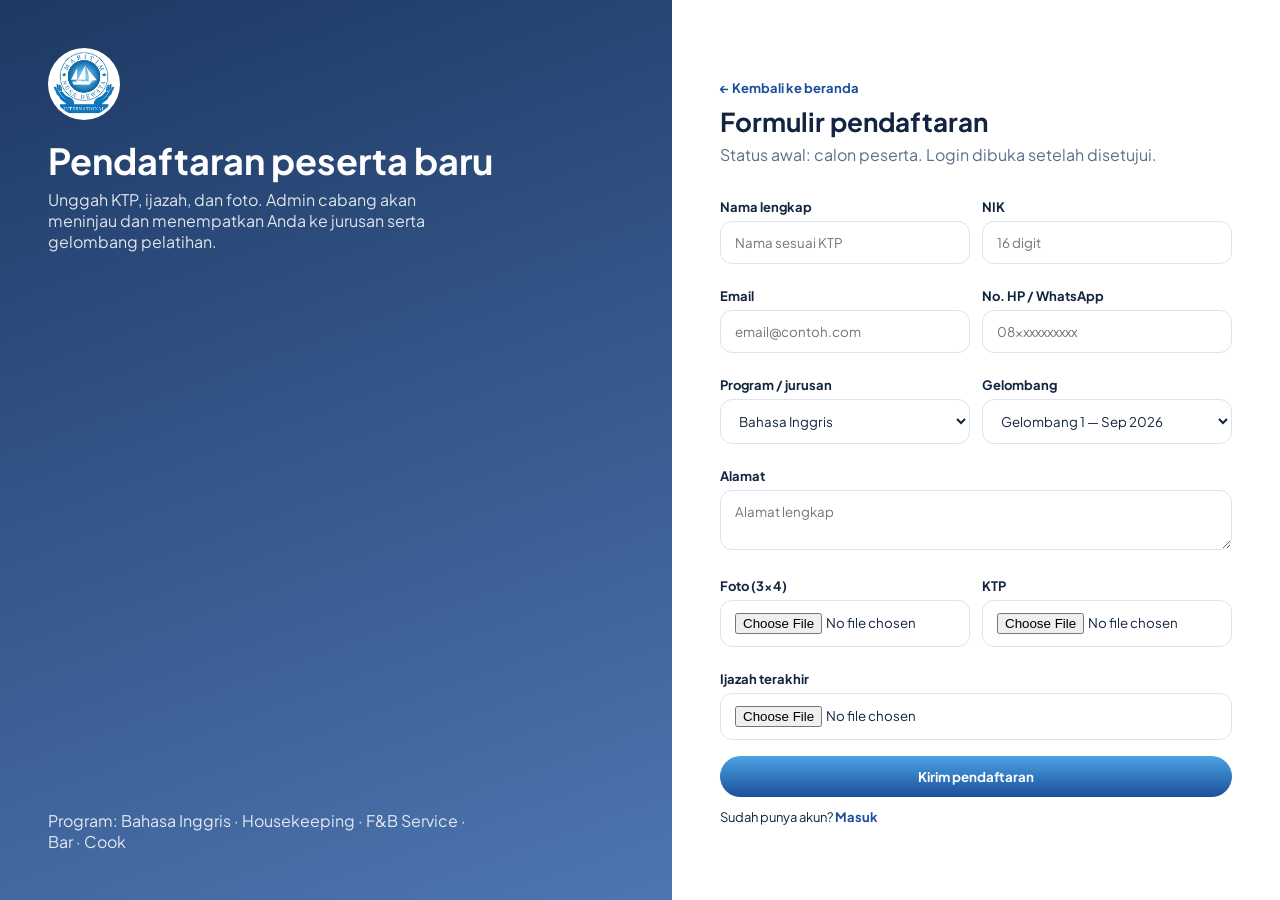
==== daftar.html @ 92dc8ad0 "Deploy landing page SIM LPK ke Portainer via GHCR. Siapkan image Docker, stack compose di port 3010," ====
<!DOCTYPE html>
<html lang="id">
<head>
  <meta charset="UTF-8" />
  <meta name="viewport" content="width=device-width, initial-scale=1.0" />
  <title>Pendaftaran Online — Maritim Nusa Dewata International</title>
  <link rel="preconnect" href="https://fonts.googleapis.com" />
  <link href="https://fonts.googleapis.com/css2?family=Plus+Jakarta+Sans:wght@400;500;600;700;800&display=swap" rel="stylesheet" />
  <link rel="stylesheet" href="css/app.css" />
</head>
<body>
  <div class="auth-page">
    <div class="auth-visual">
      <div>
        <a href="index.html"><img src="assets/logo.jpg" alt="Logo" /></a>
        <h1>Pendaftaran peserta baru</h1>
        <p>Unggah KTP, ijazah, dan foto. Admin cabang akan meninjau dan menempatkan Anda ke jurusan serta gelombang pelatihan.</p>
      </div>
      <p>Program: Bahasa Inggris · Housekeeping · F&amp;B Service · Bar · Cook</p>
    </div>
    <div class="auth-panel">
      <form class="auth-box" id="regForm" style="width:min(560px,100%)">
        <a href="index.html" style="color:var(--royal);font-size:13px;font-weight:700">← Kembali ke beranda</a>
        <h2>Formulir pendaftaran</h2>
        <p class="sub">Status awal: calon peserta. Login dibuka setelah disetujui.</p>
        <div class="form-grid">
          <div><label>Nama lengkap</label><input required placeholder="Nama sesuai KTP" /></div>
          <div><label>NIK</label><input required placeholder="16 digit" /></div>
          <div><label>Email</label><input type="email" required placeholder="email@contoh.com" /></div>
          <div><label>No. HP / WhatsApp</label><input required placeholder="08xxxxxxxxxx" /></div>
          <div><label>Program / jurusan</label>
            <select required>
              <option>Bahasa Inggris</option>
              <option>Housekeeping</option>
              <option>F&amp;B Service</option>
              <option>Bar</option>
              <option>Cook</option>
            </select>
          </div>
          <div><label>Gelombang</label>
            <select><option>Gelombang 1 — Sep 2026</option><option>Gelombang 2 — Jan 2027</option></select>
          </div>
          <div class="span-2"><label>Alamat</label><textarea rows="2" placeholder="Alamat lengkap"></textarea></div>
          <div><label>Foto (3x4)</label><input type="file" /></div>
          <div><label>KTP</label><input type="file" /></div>
          <div class="span-2"><label>Ijazah terakhir</label><input type="file" /></div>
        </div>
        <button class="btn btn-primary" type="submit">Kirim pendaftaran</button>
        <p style="margin-top:12px;font-size:13px">Sudah punya akun? <a href="login.html" style="color:var(--royal);font-weight:700">Masuk</a></p>
      </form>
    </div>
  </div>
  <script>
    document.getElementById("regForm").addEventListener("submit", (e) => {
      e.preventDefault();
      alert("Pendaftaran terkirim. Status Anda: calon peserta. Admin cabang akan meninjau dokumen.");
      location.href = "login.html?role=mahasiswa";
    });
  </script>
</body>
</html>
---- css/app.css ----
:root {
  --navy: #0a2856;
  --royal: #1b4f9c;
  --blue: #2563b8;
  --sky: #4ba3e3;
  --ice: #eaf3fc;
  --mist: #f3f7fc;
  --line: #d7e4f4;
  --ink: #12243f;
  --muted: #5c6f89;
  --ok: #0b9a68;
  --warn: #c98412;
  --danger: #c23b3b;
  --white: #fff;
  --sidebar: 268px;
  --font: "Plus Jakarta Sans", system-ui, sans-serif;
}
* { box-sizing: border-box; margin: 0; padding: 0; }
body { font-family: var(--font); color: var(--ink); background: var(--mist); }
a { color: inherit; text-decoration: none; }
button, input, select, textarea { font-family: inherit; }
img { max-width: 100%; }

.auth-page {
  min-height: 100vh;
  display: grid;
  grid-template-columns: 1.05fr .95fr;
  background: #fff;
}
.auth-visual {
  background:
    linear-gradient(160deg, rgba(10,40,86,.92), rgba(27,79,156,.78)),
    url("https://images.unsplash.com/photo-1544551763-46a013bb70d5?auto=format&fit=crop&w=1400&q=80") center/cover;
  color: #fff;
  padding: 48px;
  display: flex;
  flex-direction: column;
  justify-content: space-between;
}
.auth-visual img {
  width: 72px; height: 72px; object-fit: contain;
  background: #fff; border-radius: 50%; padding: 3px;
}
.auth-visual h1 { font-size: 36px; line-height: 1.15; margin: 16px 0 8px; }
.auth-visual p { opacity: .85; max-width: 420px; }
.auth-panel { padding: 48px; display: flex; align-items: center; }
.auth-box { width: min(460px, 100%); margin: auto; }
.auth-box h2 { font-size: 26px; margin: 8px 0 6px; }
.auth-box .sub { color: var(--muted); margin-bottom: 22px; }
label { display: block; font-size: 13px; font-weight: 700; margin: 12px 0 6px; }
input, select, textarea {
  width: 100%;
  border: 1px solid var(--line);
  border-radius: 12px;
  padding: 12px 14px;
  background: #fff;
  color: var(--ink);
  outline: none;
}
input:focus, select:focus, textarea:focus { border-color: var(--sky); box-shadow: 0 0 0 3px rgba(75,163,227,.2); }
.btn {
  display: inline-flex; align-items: center; justify-content: center; gap: 8px;
  border: 0; border-radius: 999px; padding: 12px 18px; font-weight: 700; cursor: pointer;
}
.btn-primary { background: linear-gradient(180deg, #4ba3e3, #1b4f9c); color: #fff; width: 100%; margin-top: 16px; }
.btn-sm { padding: 8px 12px; font-size: 12px; border-radius: 10px; }
.btn-ghost { background: #fff; border: 1px solid var(--line); color: var(--royal); }
.btn-ok { background: #0b9a68; color: #fff; }
.btn-warn { background: #fff6e5; color: #9a6408; border: 1px solid #f0d59a; }
.btn-danger { background: #fdeeee; color: #b12c2c; }
.role-grid { display: grid; grid-template-columns: 1fr 1fr; gap: 8px; margin-top: 18px; }
.role-chip {
  border: 1px solid var(--line); border-radius: 12px; padding: 10px 12px;
  font-size: 12px; font-weight: 700; background: var(--mist); text-align: left;
}
.role-chip small { display: block; font-weight: 500; color: var(--muted); }
.role-chip:hover, .role-chip.active { border-color: var(--royal); background: var(--ice); }

.app { display: grid; grid-template-columns: var(--sidebar) 1fr; min-height: 100vh; }
.sidebar {
  background: var(--navy); color: #fff; padding: 18px 14px;
  position: sticky; top: 0; height: 100vh; overflow: auto;
}
.side-brand { display: flex; gap: 10px; align-items: center; padding: 8px; margin-bottom: 18px; }
.side-brand img { width: 42px; height: 42px; border-radius: 50%; background: #fff; object-fit: contain; }
.side-brand strong { display: block; font-size: 13px; }
.side-brand small { opacity: .7; font-size: 11px; }
.role-badge {
  margin: 0 8px 16px; background: rgba(75,163,227,.2); color: #cfe8fb;
  border-radius: 999px; padding: 6px 10px; font-size: 11px; font-weight: 800; display: inline-block;
}
.nav-item {
  display: flex; align-items: center; gap: 10px;
  padding: 10px 12px; border-radius: 12px; color: rgba(255,255,255,.82);
  font-size: 13.5px; font-weight: 600; margin-bottom: 4px;
}
.nav-item:hover, .nav-item.active { background: rgba(255,255,255,.12); color: #fff; }
.side-foot { margin-top: 24px; padding: 8px; }
.side-foot a { color: rgba(255,255,255,.7); font-size: 12px; }

.main { min-width: 0; }
.topbar {
  background: #fff; border-bottom: 1px solid var(--line);
  display: flex; justify-content: space-between; align-items: center;
  padding: 14px 22px; position: sticky; top: 0; z-index: 20;
}
.crumbs { font-size: 13px; color: var(--muted); }
.crumbs b { color: var(--ink); }
.top-actions { display: flex; align-items: center; gap: 10px; }
.bell, .avatar {
  width: 40px; height: 40px; border-radius: 12px; border: 1px solid var(--line);
  background: var(--ice); display: grid; place-items: center; font-weight: 800; position: relative;
}
.dot { position: absolute; top: 8px; right: 8px; width: 8px; height: 8px; background: #e23; border-radius: 50%; }
.content { padding: 22px; }
.page-head { display: flex; justify-content: space-between; gap: 12px; align-items: flex-start; margin-bottom: 18px; }
.page-head h1 { font-size: 24px; }
.page-head p { color: var(--muted); font-size: 13px; }

.grid { display: grid; gap: 14px; }
.g-4 { grid-template-columns: repeat(auto-fit, minmax(160px, 1fr)); }
.g-3 { grid-template-columns: repeat(auto-fit, minmax(180px, 1fr)); }
.g-2 { grid-template-columns: 1fr 1fr; }
.card {
  background: #fff; border: 1px solid var(--line); border-radius: 18px; padding: 16px;
}
.kpi b { display: block; font-size: 26px; color: var(--royal); }
.kpi span { color: var(--muted); font-size: 12px; }
.table { width: 100%; border-collapse: collapse; font-size: 13px; }
.table th { text-align: left; color: var(--muted); font-size: 11px; letter-spacing: .04em; text-transform: uppercase; padding: 10px 8px; border-bottom: 1px solid var(--line); }
.table td { padding: 12px 8px; border-bottom: 1px solid #eef3fa; vertical-align: middle; }
.badge { display: inline-flex; padding: 4px 8px; border-radius: 999px; font-size: 11px; font-weight: 800; }
.b-ok { background: #e7f8f1; color: var(--ok); }
.b-warn { background: #fff6e5; color: var(--warn); }
.b-info { background: var(--ice); color: var(--royal); }
.b-muted { background: #eef2f6; color: var(--muted); }
.b-danger { background: #fdeeee; color: var(--danger); }
.row-actions { display: flex; gap: 6px; flex-wrap: wrap; }
.note { background: var(--ice); border-radius: 12px; padding: 12px; font-size: 13px; color: var(--royal); }
.drawer {
  position: fixed; top: 0; right: 0; width: min(380px, 100%); height: 100vh;
  background: #fff; border-left: 1px solid var(--line); z-index: 40;
  transform: translateX(100%); transition: .2s transform; padding: 18px;
  pointer-events: none;
}
.drawer.open { transform: none; pointer-events: auto; }
.notif { border: 1px solid var(--line); border-radius: 12px; padding: 12px; margin-bottom: 8px; }
.form-grid { display: grid; grid-template-columns: 1fr 1fr; gap: 12px; }
.span-2 { grid-column: span 2; }
.pay-box { text-align: center; padding: 24px; }
.qr { width: 160px; height: 160px; margin: 12px auto; border-radius: 12px; background:
  repeating-conic-gradient(#0a2856 0 25%, #fff 0 50%) 0 0/16px 16px; }
.hidden { display: none !important; }
.toolbar { display: flex; gap: 8px; flex-wrap: wrap; margin-bottom: 12px; }
.search { max-width: 280px; }

@media (max-width: 980px) {
  .app { grid-template-columns: 1fr; }
  .sidebar { position: relative; height: auto; }
  .g-4, .g-3, .g-2, .form-grid, .auth-page { grid-template-columns: 1fr; }
  .auth-page { min-height: 100vh; }
  .auth-visual { min-height: auto; padding: 28px 24px; }
  .auth-visual h1 { font-size: 24px; }
  .auth-panel { padding: 28px 20px 48px; order: -1; }
}
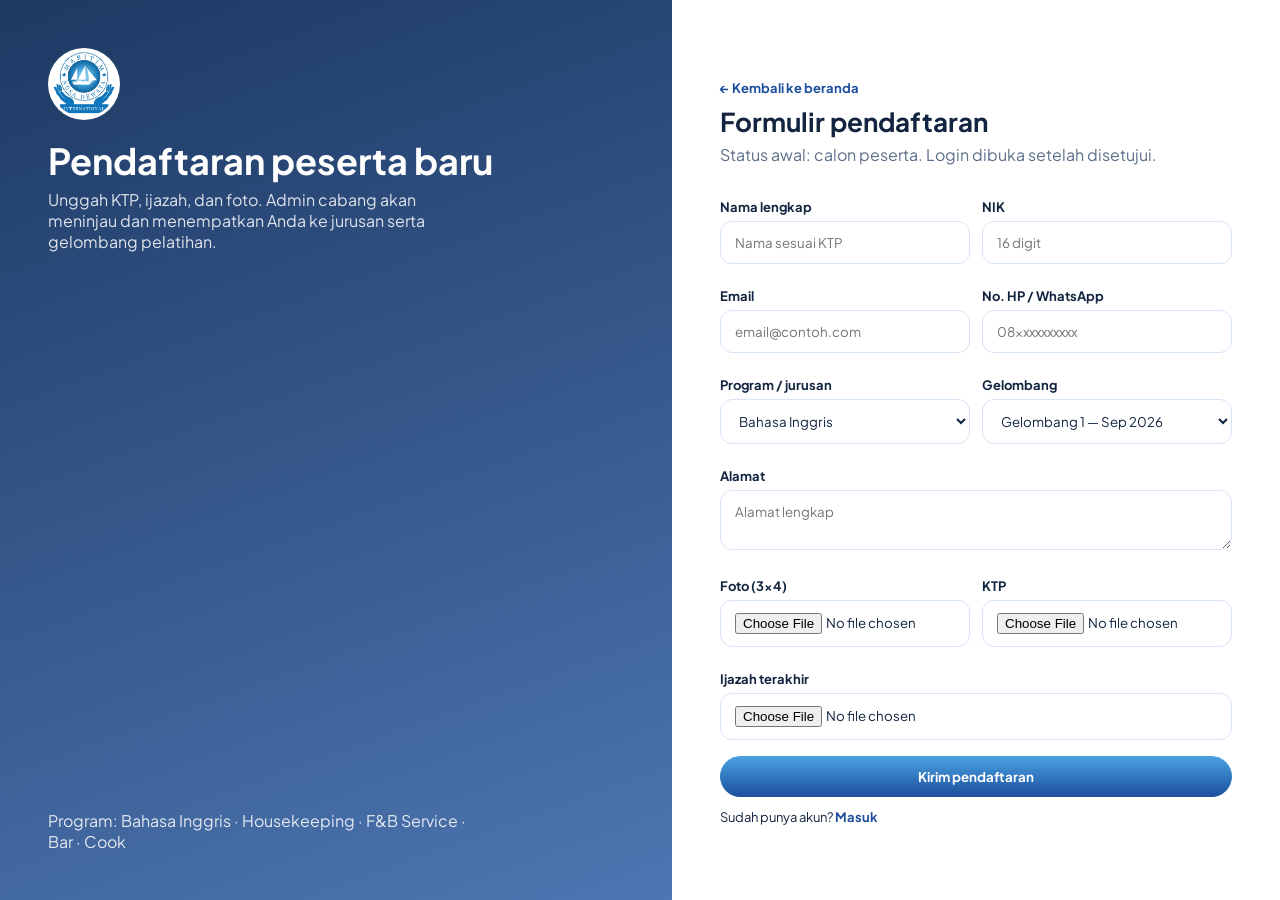
==== commit d4411292: "Tambah tampilan web mobile untuk landing dan portal SIM. Menu hamburger, sidebar geser, tabel berben" ====
--- a/daftar.html
+++ b/daftar.html
@@ -2,7 +2,8 @@
 <html lang="id">
 <head>
   <meta charset="UTF-8" />
-  <meta name="viewport" content="width=device-width, initial-scale=1.0" />
+  <meta name="viewport" content="width=device-width, initial-scale=1.0, viewport-fit=cover" />
+  <meta name="theme-color" content="#0a2856" />
   <title>Pendaftaran Online — Maritim Nusa Dewata International</title>
   <link rel="preconnect" href="https://fonts.googleapis.com" />
   <link href="https://fonts.googleapis.com/css2?family=Plus+Jakarta+Sans:wght@400;500;600;700;800&display=swap" rel="stylesheet" />
--- a/css/app.css
+++ b/css/app.css
@@ -16,9 +16,12 @@
   --font: "Plus Jakarta Sans", system-ui, sans-serif;
 }
 * { box-sizing: border-box; margin: 0; padding: 0; }
+html { -webkit-text-size-adjust: 100%; }
 body { font-family: var(--font); color: var(--ink); background: var(--mist); }
+body.nav-open { overflow: hidden; }
 a { color: inherit; text-decoration: none; }
 button, input, select, textarea { font-family: inherit; }
+button, .btn, .nav-item, .role-chip { touch-action: manipulation; }
 img { max-width: 100%; }
 
 .auth-page {
@@ -81,10 +84,26 @@
   background: var(--navy); color: #fff; padding: 18px 14px;
   position: sticky; top: 0; height: 100vh; overflow: auto;
 }
-.side-brand { display: flex; gap: 10px; align-items: center; padding: 8px; margin-bottom: 18px; }
+.side-head { display: flex; align-items: flex-start; justify-content: space-between; gap: 8px; margin-bottom: 10px; }
+.side-brand { display: flex; gap: 10px; align-items: center; padding: 8px; min-width: 0; }
 .side-brand img { width: 42px; height: 42px; border-radius: 50%; background: #fff; object-fit: contain; }
 .side-brand strong { display: block; font-size: 13px; }
 .side-brand small { opacity: .7; font-size: 11px; }
+.sidebar-close,
+.menu-toggle,
+.sidebar-overlay { display: none; }
+.menu-toggle {
+  width: 40px; height: 40px; border-radius: 12px; border: 1px solid var(--line);
+  background: var(--ice); flex-direction: column; justify-content: center; align-items: center; gap: 5px;
+  cursor: pointer; padding: 0; flex: 0 0 auto;
+}
+.menu-toggle span { display: block; width: 18px; height: 2px; background: var(--navy); border-radius: 2px; }
+.sidebar-close {
+  width: 36px; height: 36px; border-radius: 10px; border: 1px solid rgba(255,255,255,.25);
+  background: transparent; color: #fff; cursor: pointer; flex: 0 0 auto; font-size: 18px; line-height: 1;
+}
+.top-left { display: flex; align-items: center; gap: 10px; min-width: 0; flex: 1; }
+.table-wrap { overflow: auto; }
 .role-badge {
   margin: 0 8px 16px; background: rgba(75,163,227,.2); color: #cfe8fb;
   border-radius: 999px; padding: 6px 10px; font-size: 11px; font-weight: 800; display: inline-block;
@@ -155,11 +174,77 @@
 .search { max-width: 280px; }
 
 @media (max-width: 980px) {
-  .app { grid-template-columns: 1fr; }
-  .sidebar { position: relative; height: auto; }
+  .app { display: block; }
+  .sidebar {
+    position: fixed; top: 0; left: 0; z-index: 50;
+    width: min(86vw, 300px); height: 100vh; height: 100dvh;
+    transform: translateX(-105%); transition: transform .2s ease;
+    padding-top: calc(18px + env(safe-area-inset-top));
+    padding-bottom: calc(18px + env(safe-area-inset-bottom));
+    overscroll-behavior: contain;
+  }
+  .sidebar.open { transform: none; }
+  .sidebar-overlay {
+    display: block; position: fixed; inset: 0; z-index: 45;
+    background: rgba(10, 40, 86, .46); opacity: 0; pointer-events: none;
+    transition: opacity .2s ease;
+  }
+  .sidebar-overlay.open { opacity: 1; pointer-events: auto; }
+  .menu-toggle { display: flex; }
+  .sidebar-close { display: grid; place-items: center; }
+  .topbar {
+    padding: 10px 14px;
+    padding-top: calc(10px + env(safe-area-inset-top));
+    gap: 10px;
+  }
+  .crumbs { overflow: hidden; text-overflow: ellipsis; white-space: nowrap; }
+  .content { padding: 16px 14px calc(24px + env(safe-area-inset-bottom)); }
+  .page-head { flex-direction: column; align-items: stretch; }
+  .page-head h1 { font-size: 22px; }
+  .page-head > .btn { width: 100%; }
   .g-4, .g-3, .g-2, .form-grid, .auth-page { grid-template-columns: 1fr; }
-  .auth-page { min-height: 100vh; }
-  .auth-visual { min-height: auto; padding: 28px 24px; }
+  .span-2 { grid-column: auto; }
+  .search { max-width: none; width: 100%; }
+  .drawer {
+    width: 100%;
+    padding-top: calc(18px + env(safe-area-inset-top));
+    padding-bottom: calc(18px + env(safe-area-inset-bottom));
+  }
+  .nav-item { min-height: 44px; }
+  .auth-page { min-height: 100vh; min-height: 100dvh; }
+  .auth-visual { min-height: auto; padding: 24px 20px; padding-top: calc(24px + env(safe-area-inset-top)); }
   .auth-visual h1 { font-size: 24px; }
-  .auth-panel { padding: 28px 20px 48px; order: -1; }
-}
+  .auth-panel { padding: 24px 20px calc(40px + env(safe-area-inset-bottom)); order: -1; }
+  input, select, textarea { font-size: 16px; }
+}
+
+@media (max-width: 720px) {
+  .table-wrap {
+    overflow: visible; background: transparent; border: 0; padding: 0;
+  }
+  .table thead { display: none; }
+  .table, .table tbody { display: block; width: 100%; }
+  .table tr {
+    display: block; background: #fff; border: 1px solid var(--line);
+    border-radius: 16px; padding: 8px 14px; margin-bottom: 10px;
+  }
+  .table td {
+    display: grid; grid-template-columns: minmax(92px, 38%) 1fr;
+    gap: 10px; align-items: center; width: 100%;
+    padding: 10px 0; border-bottom: 1px solid #eef3fa;
+  }
+  .table td:last-child { border-bottom: 0; }
+  .table td::before {
+    content: attr(data-label);
+    font-weight: 800; color: var(--muted); font-size: 11px;
+    letter-spacing: .04em; text-transform: uppercase;
+  }
+  .table td input, .table td select { width: 100%; }
+}
+
+@media (max-width: 640px) {
+  .auth-visual { padding: 20px 18px; }
+  .auth-visual h1 { font-size: 22px; }
+  .auth-visual p { font-size: 14px; }
+  .kpi b { font-size: 22px; }
+}
